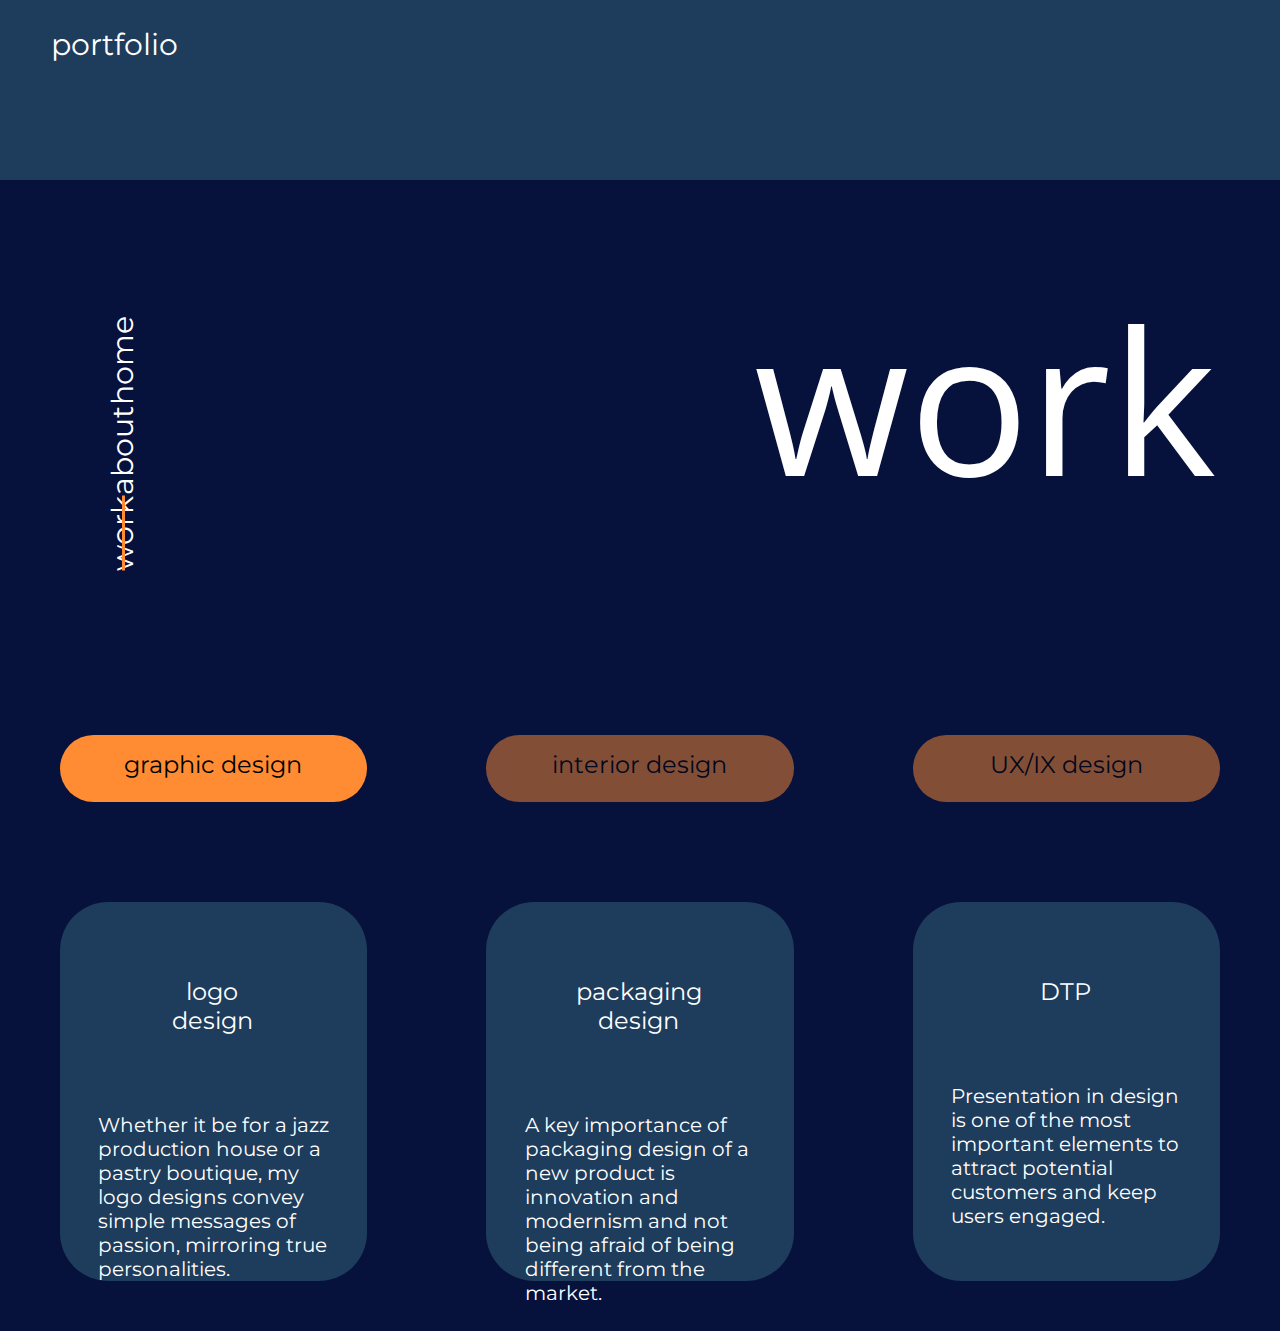
==== works/works.html @ 99e638b2 "3" ====
<!DOCTYPE html>
<html>

<head>
    <title>portfolio</title>
    <link rel="stylesheet" href="../style.css">
</head>

<body>
    <div class="background">
        <div>
            <p class="background__p">portfolio</p>
        </div>
    </div>

    <div class="build">
        <div class="nav ">
            <a href="" class="nav__links nav_active">work</a>
            <a href="../index.html" class="nav__links">about</a>
            <a href="" class="nav__links">home</a>
        </div>
        <main>
            <div class="works">
                <div class="works__heading">
                    <h1>work</h1>
                </div>
            </div>
            <div class="works__head">
                <div class="works__head1">graphic design</div>
                <div class="works__head2">interior design</div>
                <div class="works__head2">UX/IX design</div>
            </div>
            <div class="works__info">
                <div class="works__info1">
                    <h3 class="works__info-head">logo design</h3>
                    <p class="works__info-p">Whether it be for a jazz production house or a pastry boutique, my logo
                        designs convey simple messages of passion, mirroring true personalities.</p>
                </div>
                <div class="works__info1">
                    <h3 class="works__info-head">packaging design</h3>
                    <p class="works__info-p">A key importance of packaging design of a new product is innovation and
                        modernism and not being afraid of being different from the market.</p>
                </div>
                <div class="works__info1">
                    <h3 class="works__info-head">DTP</h3>
                    <p class="works__info-p">Presentation in design is one of the most important elements to attract
                        potential customers and keep users engaged.</p>
                </div>
            </div>
        </main>
</body>

</html>
---- style.css ----
@import url('https://fonts.googleapis.com/css2?family=Montserrat:wght@400;500&family=Open+Sans&display=swap');
* {
	padding: 0;
	margin: 0;
	border: 0;
}

*,
*:before,
*:after {
	-moz-box-sizing: border-box;
	-webkit-box-sizing: border-box;
	box-sizing: border-box;
}

:focus,
:active {
	outline: none;
}

a:focus,
a:active {
	outline: none;
}

nav,
footer,
header,
aside {
	display: block;
}

html,
body {
	height: 100%;
	width: 100%;
	font-size: 100%;
	line-height: 1;
	font-size: 14px;
	-ms-text-size-adjust: 100%;
	-moz-text-size-adjust: 100%;
	-webkit-text-size-adjust: 100%;
}

input,
button,
textarea {
	font-family: inherit;
}

input::-ms-clear {
	display: none;
}

button {
	cursor: pointer;
}

button::-moz-focus-inner {
	padding: 0;
	border: 0;
}

a,
a:visited {
	text-decoration: none;
}

a:hover {
	text-decoration: none;
}

ul li {
	list-style: none;
}

img {
	vertical-align: top;
}

h1,
h2,
h3,
h4,
h5,
h6 {
	font-size: inherit;
	font-weight: 400;
}
body{
    background-color: #06113C;
    display: flex;
    flex-direction: column;
    min-height: 100vh;
}
.home{
    margin-top: -400px;
}


.home__heading{
    font-size: 200px;
    font-weight: 400;
    font-family: 'Open Sans', sans-serif;
    margin-top: 273px;
    color: #ffffff;
    width:76%;
    text-align: right;
   


}
.home__text{
font-family: 'Montserrat', sans-serif;
font-size: 24px;
font-weight: 400;
text-align: right;
margin-top: 100px;
color: #ffffff;
max-width: 1116px;
height: 116px;



}
.home__head{
    width: 100%;
}
.background{
   
    background-color: #1E3C5B;
    padding-top: 30px;
    display: flex;
    justify-content: flex-start;
    padding-left: 4vw;
}
.background__p{
    font-family: 'Montserrat', sans-serif;
    font-size: 30px;
    font-weight: 400;
    text-align: left;
    color: #ffffff;
    width:100%;
    height: 150px;

}
.home__head{
    display: flex;
    justify-content: flex-end;
    flex-wrap: wrap;
    padding-right: 3vw;
}
.home__p{
    display: flex;
    justify-content: flex-end;
    flex-wrap: wrap;
    padding-right:4vw;
}
.nav{
    display: flex;
    justify-content: center;
    justify-content: space-around;
    transform: rotate(270deg);
    padding-left: 0px; 
    height: 40px;
    width:20%;
    margin-top: 19vw;
}
.nav__links{
    font-family: 'Montserrat', sans-serif;
    font-size: 30px;
    font-weight: 400;
    text-align: left;
    color: #ffffff;


}
.nav__links2{
    font-family: 'Montserrat', sans-serif;
    font-size: 30px;
    font-weight: 400;
    text-align: left;
    color: #ffffff;
    text-decoration:line-through;
    text-decoration-color: #FF8C32;


}
.build{
   padding-bottom: 50px;
}
main{
    flex: 1.0 auto;
}
.footer{
    width: 100%;
    display: flex;
    justify-content: space-between;
    background-color: #1E3C5B;
    padding: 10px 50px 10px 50px;
   
}
.footer__text{
   
font-family:'Montserrat', sans-serif;
font-size: 32px;
font-weight: 400;
line-height: 39px;
letter-spacing: 0em;
text-align: left;

color: #ffffff;


}
.footer__telephone{
    font-family:'Montserrat', sans-serif;
    font-size: 24px;
    font-weight: 400;
    text-align: left;
    
    color: #ffffff;
}    
.footer__email{
    font-family:'Montserrat', sans-serif;
font-size: 24px;
font-weight: 400;
line-height: 29px;
letter-spacing: 0em;
text-align: left;

color: #ffffff;

}


.nav__links :hover{
    text-decoration: line-through;
}
.works{
    width: 100%;
    justify-content: flex-end;
    display: flex;
    
}
.works__heading{
   
    font-family: 'Open Sans', sans-serif;
    font-size: 200px;
    font-weight: 400;
    line-height: 272px;
    letter-spacing: 0em;
    text-align: right;
    padding-right: 5%;
   position: relative;
    color: #ffffff;
    top: -200px;


}
.works__head{
    display: flex;
    justify-content: center;
    justify-content: space-around;
    width: 100%;
  
}
.works__head1{
    width: 24%;
    height:67px ;
    border-radius: 48px;
    background-color: #FF8C32;
   
    font-family: 'Montserrat', sans-serif;
    Font-size: 24px;
    font-weight: 400;
    line-height: 29px;
    letter-spacing: 0em;
    text-align: center;
    color: black;
    padding-top: 15px;
}
.works__head2{
    width: 24%;
    height: 67px;
    border-radius: 48px;
    background-color: #FF8C32;
    opacity: 50%;
    padding-top: 15px;
    font-family: 'Montserrat', sans-serif;
    Font-size: 24px;
    font-weight: 400;
    line-height: 29px;
    letter-spacing: 0em;
    text-align: center;
    color: black;


}
.works__info{
        display: flex;
        justify-content: center;
        justify-content: space-around;
        width: 100%;
        margin-top: 100px;
    
}
.works__info1{
    width: 24%;
    height: 379px;
    border-radius: 48px;
    background-color: #1E3C5B;
}
.works__info-head{
    font-family: 'Montserrat',sans-serif;
font-size: 24px;
font-weight: 400;
line-height: 29px;
letter-spacing: 0em;
text-align: center;
width: 70%;
padding-left: 7vw;
color: #ffffff;
margin-top: 75px;

}
.works__info-p{
    width: 80%;
    color: #ffffff;
    font-family: 'Montserrat', sans-serif;
    font-size: 20px;
    font-weight: 400;
    line-height: 24px;
    letter-spacing: 0em;
    text-align: left;
    margin-top: 78px;
    margin-left: 3vw;

}
.nav_active{
    text-decoration: line-through;
    text-decoration-color: #FF8C32!important;
}
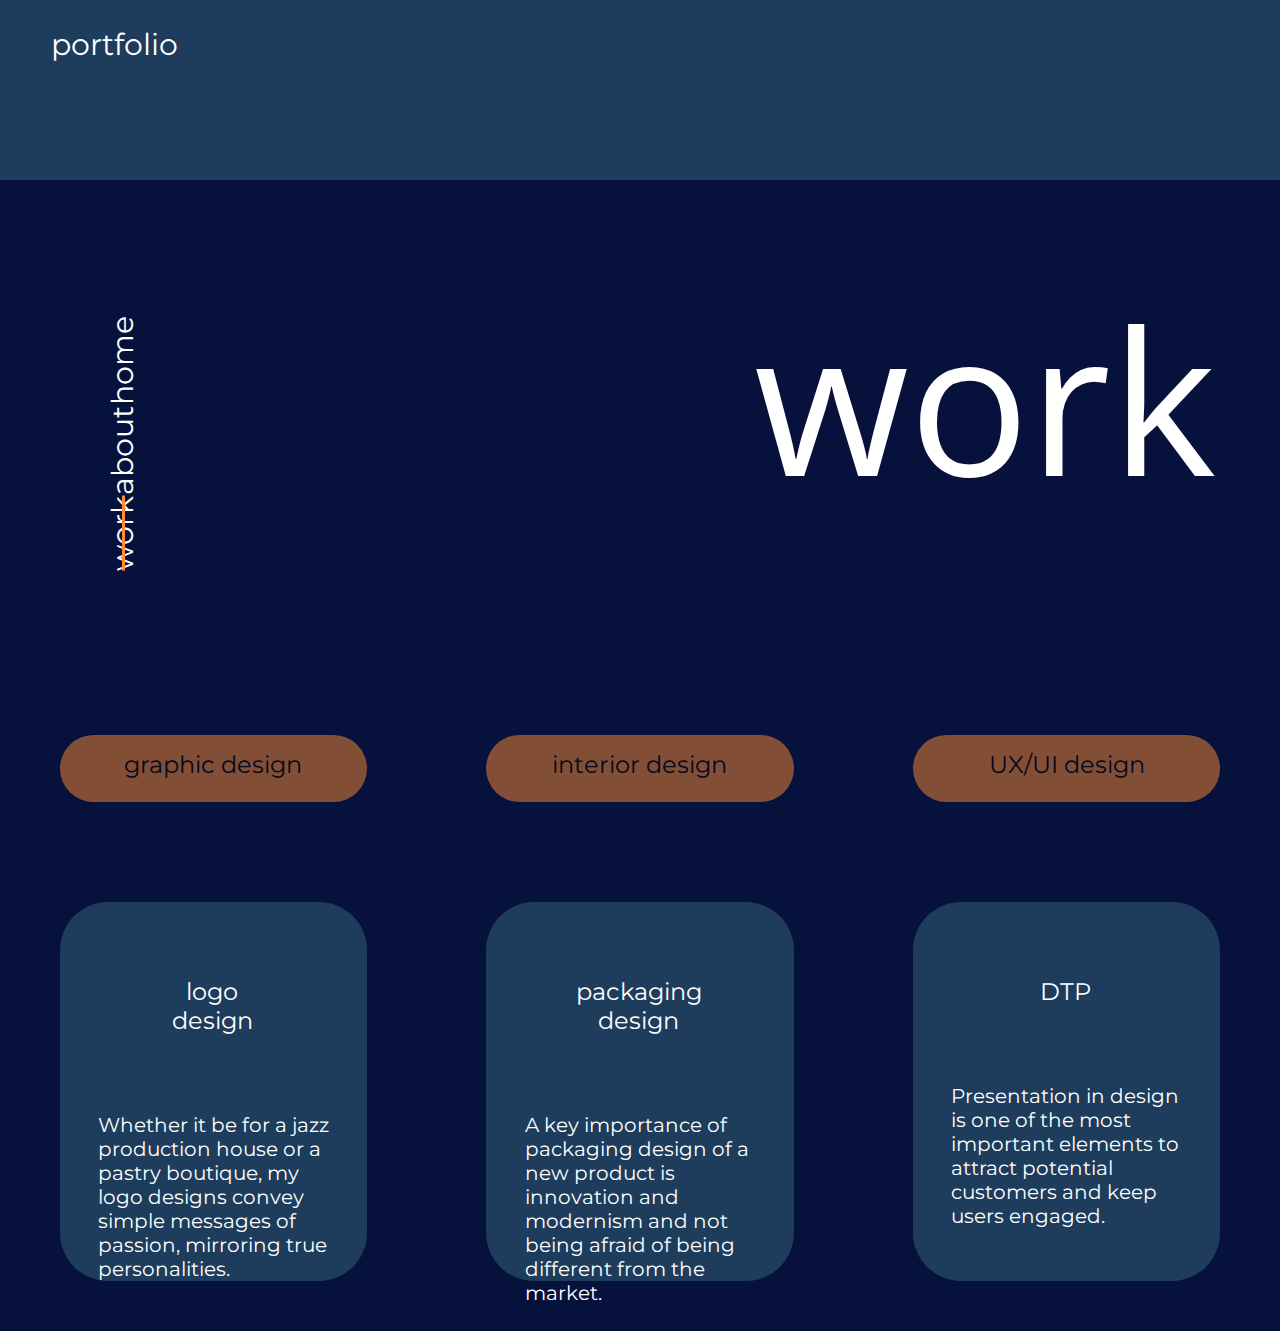
==== commit e04ea2ca: "6" ====
--- a/works/works.html
+++ b/works/works.html
@@ -26,28 +26,29 @@
                 </div>
             </div>
             <div class="works__head">
-                <div class="works__head1">graphic design</div>
-                <div class="works__head2">interior design</div>
-                <div class="works__head2">UX/IX design</div>
+                <div class="works__head1" id ="graphic-design">graphic design</div>
+                <div class="works__head2" id="interior-design">interior design</div>
+                <div class="works__head2" id="UX-UI-design">UX/UI design</div>
             </div>
-            <div class="works__info">
-                <div class="works__info1">
-                    <h3 class="works__info-head">logo design</h3>
-                    <p class="works__info-p">Whether it be for a jazz production house or a pastry boutique, my logo
+            <div class="works__info" >
+                <div class="works__info1" >
+                    <h3 class="works__info-head" id="block1-title">logo design</h3>
+                    <p class="works__info-p" id="block1-description">Whether it be for a jazz production house or a pastry boutique, my logo
                         designs convey simple messages of passion, mirroring true personalities.</p>
                 </div>
                 <div class="works__info1">
-                    <h3 class="works__info-head">packaging design</h3>
-                    <p class="works__info-p">A key importance of packaging design of a new product is innovation and
+                    <h3 class="works__info-head" id="block2-title">packaging design</h3>
+                    <p class="works__info-p" id ="block2-description">A key importance of packaging design of a new product is innovation and
                         modernism and not being afraid of being different from the market.</p>
                 </div>
-                <div class="works__info1">
-                    <h3 class="works__info-head">DTP</h3>
-                    <p class="works__info-p">Presentation in design is one of the most important elements to attract
+                <div class="works__info1" id="block3">
+                    <h3 class="works__info-head" id ="block3-title">DTP</h3>
+                    <p class="works__info-p" id="block3-description">Presentation in design is one of the most important elements to attract
                         potential customers and keep users engaged.</p>
                 </div>
             </div>
         </main>
+        <script src="../index.js"></script>
 </body>
 
 </html>--- a/style.css
+++ b/style.css
@@ -1,81 +1,83 @@
 @import url('https://fonts.googleapis.com/css2?family=Montserrat:wght@400;500&family=Open+Sans&display=swap');
+
 * {
-	padding: 0;
-	margin: 0;
-	border: 0;
-}
+    padding: 0;
+    margin: 0;
+    border: 0;
+}
+
 
 *,
 *:before,
 *:after {
-	-moz-box-sizing: border-box;
-	-webkit-box-sizing: border-box;
-	box-sizing: border-box;
+    -moz-box-sizing: border-box;
+    -webkit-box-sizing: border-box;
+    box-sizing: border-box;
 }
 
 :focus,
 :active {
-	outline: none;
+    outline: none;
 }
 
 a:focus,
 a:active {
-	outline: none;
+    outline: none;
 }
 
 nav,
 footer,
 header,
 aside {
-	display: block;
+    display: block;
 }
 
 html,
 body {
-	height: 100%;
-	width: 100%;
-	font-size: 100%;
-	line-height: 1;
-	font-size: 14px;
-	-ms-text-size-adjust: 100%;
-	-moz-text-size-adjust: 100%;
-	-webkit-text-size-adjust: 100%;
+    height: 100%;
+    width: 100%;
+    font-size: 100%;
+    line-height: 1;
+    font-size: 14px;
+    -ms-text-size-adjust: 100%;
+    -moz-text-size-adjust: 100%;
+    -webkit-text-size-adjust: 100%;
 }
 
 input,
 button,
 textarea {
-	font-family: inherit;
+    font-family: inherit;
 }
 
 input::-ms-clear {
-	display: none;
+    display: none;
 }
 
 button {
-	cursor: pointer;
+    cursor: pointer;
 }
 
 button::-moz-focus-inner {
-	padding: 0;
-	border: 0;
+    padding: 0;
+    border: 0;
 }
 
 a,
 a:visited {
-	text-decoration: none;
+    text-decoration: none;
 }
 
 a:hover {
-	text-decoration: none;
+    text-decoration: none;
 }
 
 ul li {
-	list-style: none;
+    list-style: none;
 }
 
 img {
-	vertical-align: top;
+    vertical-align: top;
 }
 
 h1,
@@ -84,89 +86,99 @@
 h4,
 h5,
 h6 {
-	font-size: inherit;
-	font-weight: 400;
-}
-body{
+    font-size: inherit;
+    font-weight: 400;
+}
+
+body {
     background-color: #06113C;
     display: flex;
     flex-direction: column;
     min-height: 100vh;
 }
-.home{
+
+.home {
     margin-top: -400px;
 }
 
 
-.home__heading{
+.home__heading {
     font-size: 200px;
     font-weight: 400;
     font-family: 'Open Sans', sans-serif;
     margin-top: 273px;
     color: #ffffff;
-    width:76%;
+    width: 76%;
     text-align: right;
-   
-
-
-}
-.home__text{
-font-family: 'Montserrat', sans-serif;
-font-size: 24px;
-font-weight: 400;
-text-align: right;
-margin-top: 100px;
-color: #ffffff;
-max-width: 1116px;
-height: 116px;
-
-
-
-}
-.home__head{
-    width: 100%;
-}
-.background{
-   
+
+
+
+}
+
+.home__text {
+    font-family: 'Montserrat', sans-serif;
+    font-size: 24px;
+    font-weight: 400;
+    text-align: right;
+    margin-top: 100px;
+    color: #ffffff;
+    max-width: 1116px;
+    height: 116px;
+
+
+
+}
+
+.home__head {
+    width: 100%;
+}
+
+.background {
+
     background-color: #1E3C5B;
     padding-top: 30px;
     display: flex;
     justify-content: flex-start;
     padding-left: 4vw;
 }
-.background__p{
+
+.background__p {
     font-family: 'Montserrat', sans-serif;
     font-size: 30px;
     font-weight: 400;
     text-align: left;
     color: #ffffff;
-    width:100%;
+    width: 100%;
     height: 150px;
 
 }
-.home__head{
+
+.home__head {
     display: flex;
     justify-content: flex-end;
     flex-wrap: wrap;
     padding-right: 3vw;
 }
-.home__p{
+
+.home__p {
     display: flex;
     justify-content: flex-end;
     flex-wrap: wrap;
-    padding-right:4vw;
-}
-.nav{
+    padding-right: 4vw;
+}
+
+.nav {
     display: flex;
     justify-content: center;
     justify-content: space-around;
     transform: rotate(270deg);
-    padding-left: 0px; 
+    padding-left: 0px;
     height: 40px;
-    width:20%;
+    width: 20%;
     margin-top: 19vw;
 }
-.nav__links{
+
+.nav__links {
     font-family: 'Montserrat', sans-serif;
     font-size: 30px;
     font-weight: 400;
@@ -175,76 +187,85 @@
 
 
 }
-.nav__links2{
+
+.nav__links2 {
     font-family: 'Montserrat', sans-serif;
     font-size: 30px;
     font-weight: 400;
     text-align: left;
     color: #ffffff;
-    text-decoration:line-through;
+    text-decoration: line-through;
     text-decoration-color: #FF8C32;
 
 
 }
-.build{
-   padding-bottom: 50px;
-}
-main{
+
+.build {
+    padding-bottom: 50px;
+}
+
+main {
     flex: 1.0 auto;
 }
-.footer{
+
+.footer {
     width: 100%;
     display: flex;
     justify-content: space-between;
     background-color: #1E3C5B;
     padding: 10px 50px 10px 50px;
-   
-}
-.footer__text{
-   
-font-family:'Montserrat', sans-serif;
-font-size: 32px;
-font-weight: 400;
-line-height: 39px;
-letter-spacing: 0em;
-text-align: left;
-
-color: #ffffff;
-
-
-}
-.footer__telephone{
-    font-family:'Montserrat', sans-serif;
+
+}
+
+.footer__text {
+
+    font-family: 'Montserrat', sans-serif;
+    font-size: 32px;
+    font-weight: 400;
+    line-height: 39px;
+    letter-spacing: 0em;
+    text-align: left;
+
+    color: #ffffff;
+
+
+}
+
+.footer__telephone {
+    font-family: 'Montserrat', sans-serif;
     font-size: 24px;
     font-weight: 400;
     text-align: left;
-    
-    color: #ffffff;
-}    
-.footer__email{
-    font-family:'Montserrat', sans-serif;
-font-size: 24px;
-font-weight: 400;
-line-height: 29px;
-letter-spacing: 0em;
-text-align: left;
-
-color: #ffffff;
-
-}
-
-
-.nav__links :hover{
+
+    color: #ffffff;
+}
+
+.footer__email {
+    font-family: 'Montserrat', sans-serif;
+    font-size: 24px;
+    font-weight: 400;
+    line-height: 29px;
+    letter-spacing: 0em;
+    text-align: left;
+
+    color: #ffffff;
+
+}
+
+
+.nav__links :hover {
     text-decoration: line-through;
 }
-.works{
+
+.works {
     width: 100%;
     justify-content: flex-end;
     display: flex;
-    
-}
-.works__heading{
-   
+
+}
+
+.works__heading {
+
     font-family: 'Open Sans', sans-serif;
     font-size: 200px;
     font-weight: 400;
@@ -252,25 +273,27 @@
     letter-spacing: 0em;
     text-align: right;
     padding-right: 5%;
-   position: relative;
+    position: relative;
     color: #ffffff;
     top: -200px;
 
 
 }
-.works__head{
+
+.works__head {
     display: flex;
     justify-content: center;
     justify-content: space-around;
     width: 100%;
-  
-}
-.works__head1{
+
+}
+
+.works__head1 {
     width: 24%;
-    height:67px ;
+    height: 67px;
     border-radius: 48px;
     background-color: #FF8C32;
-   
+    opacity: 50%;
     font-family: 'Montserrat', sans-serif;
     Font-size: 24px;
     font-weight: 400;
@@ -280,7 +303,8 @@
     color: black;
     padding-top: 15px;
 }
-.works__head2{
+
+.works__head2 {
     width: 24%;
     height: 67px;
     border-radius: 48px;
@@ -297,34 +321,38 @@
 
 
 }
-.works__info{
-        display: flex;
-        justify-content: center;
-        justify-content: space-around;
-        width: 100%;
-        margin-top: 100px;
-    
-}
-.works__info1{
+
+.works__info {
+    display: flex;
+    justify-content: center;
+    justify-content: space-around;
+    width: 100%;
+    margin-top: 100px;
+
+}
+
+.works__info1 {
     width: 24%;
     height: 379px;
     border-radius: 48px;
     background-color: #1E3C5B;
 }
-.works__info-head{
-    font-family: 'Montserrat',sans-serif;
-font-size: 24px;
-font-weight: 400;
-line-height: 29px;
-letter-spacing: 0em;
-text-align: center;
-width: 70%;
-padding-left: 7vw;
-color: #ffffff;
-margin-top: 75px;
-
-}
-.works__info-p{
+
+.works__info-head {
+    font-family: 'Montserrat', sans-serif;
+    font-size: 24px;
+    font-weight: 400;
+    line-height: 29px;
+    letter-spacing: 0em;
+    text-align: center;
+    width: 70%;
+    padding-left: 7vw;
+    color: #ffffff;
+    margin-top: 75px;
+
+}
+
+.works__info-p {
     width: 80%;
     color: #ffffff;
     font-family: 'Montserrat', sans-serif;
@@ -337,8 +365,20 @@
     margin-left: 3vw;
 
 }
-.nav_active{
+
+.nav_active {
     text-decoration: line-through;
-    text-decoration-color: #FF8C32!important;
-}
-
+    text-decoration-color: #FF8C32 !important;
+}
+.select-cat{
+    opacity:100%;
+}
+#graphic-design:hover{
+    cursor: pointer;
+}
+#UX-UI-design:hover{
+    cursor:pointer;
+}
+#interior-design:hover{
+    cursor: pointer;
+}
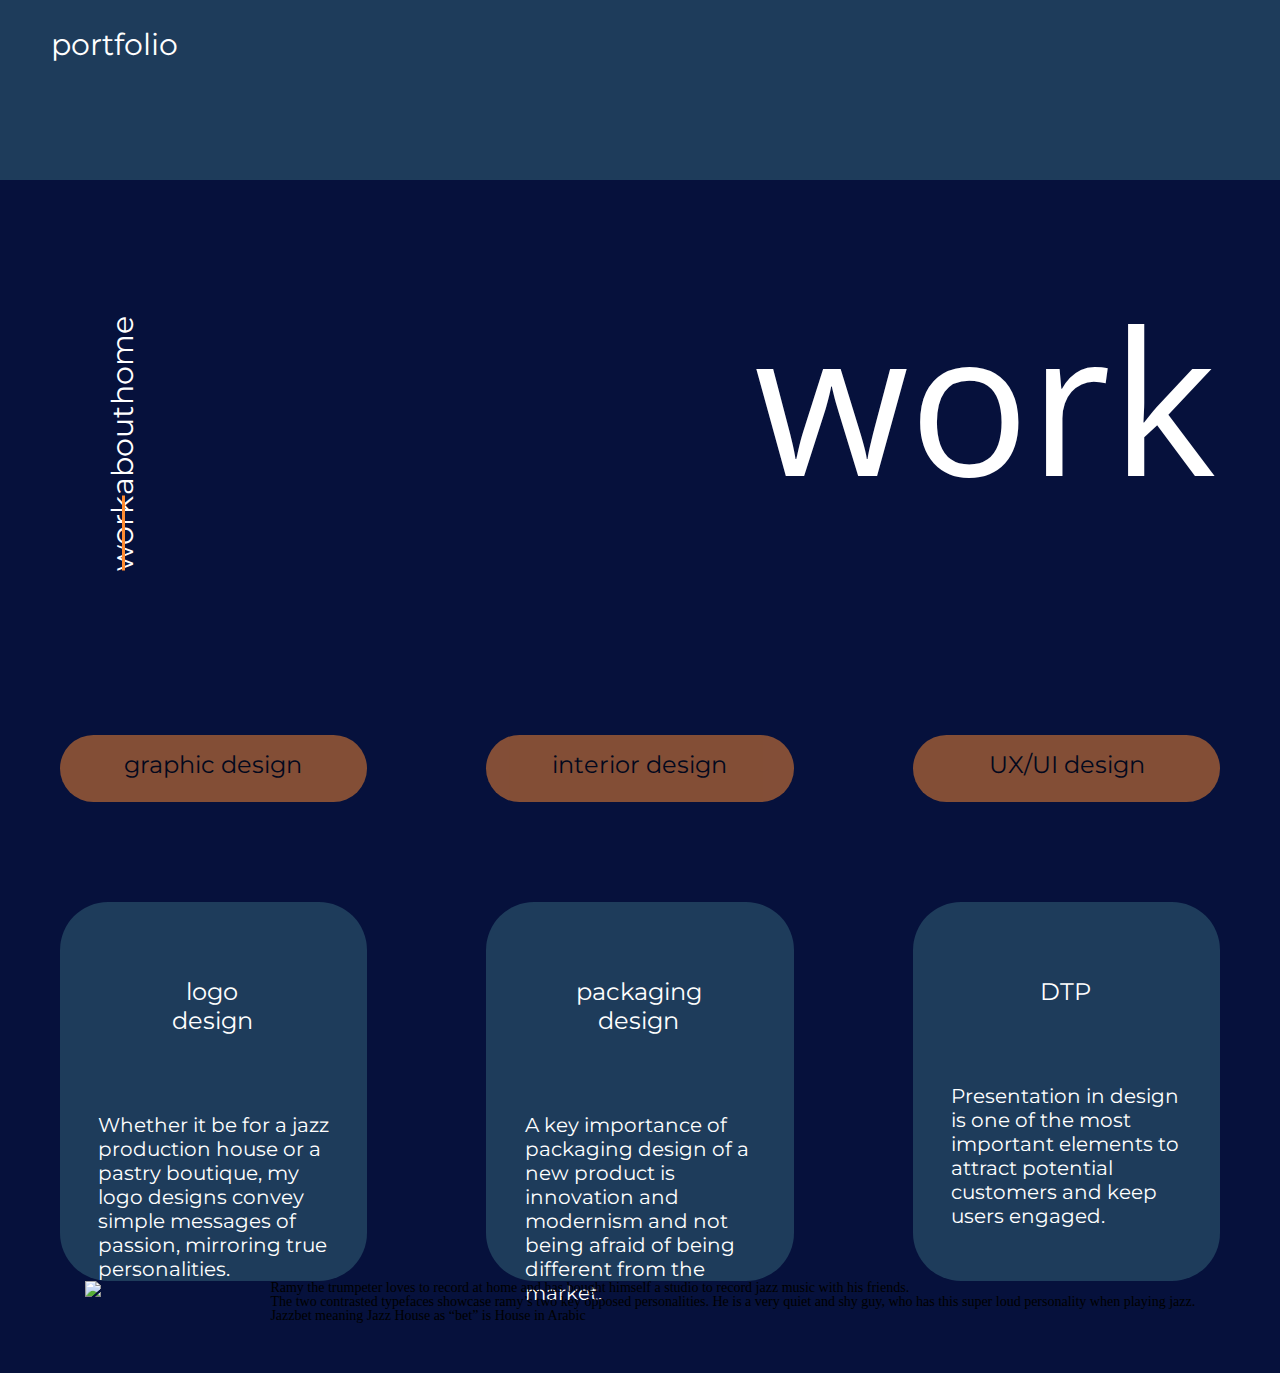
==== commit f7cc8133: "6" ====
--- a/works/works.html
+++ b/works/works.html
@@ -30,13 +30,13 @@
                 <div class="works__head2" id="interior-design">interior design</div>
                 <div class="works__head2" id="UX-UI-design">UX/UI design</div>
             </div>
-            <div class="works__info" >
-                <div class="works__info1" >
+            <div class="works__info"  >
+                <div class="works__info1"id="block1" >
                     <h3 class="works__info-head" id="block1-title">logo design</h3>
                     <p class="works__info-p" id="block1-description">Whether it be for a jazz production house or a pastry boutique, my logo
                         designs convey simple messages of passion, mirroring true personalities.</p>
                 </div>
-                <div class="works__info1">
+                <div class="works__info1" id="block2">
                     <h3 class="works__info-head" id="block2-title">packaging design</h3>
                     <p class="works__info-p" id ="block2-description">A key importance of packaging design of a new product is innovation and
                         modernism and not being afraid of being different from the market.</p>
@@ -46,6 +46,18 @@
                     <p class="works__info-p" id="block3-description">Presentation in design is one of the most important elements to attract
                         potential customers and keep users engaged.</p>
                 </div>
+
+            </div>
+            <div class="logo-design">
+                <div class="logo__photo">
+                        <img src="../images/image-logo.svg" class="src">
+                </div>
+                <div class="logo__text">
+                    <p>Ramy the trumpeter loves to record at home and has bought himself a studio to record jazz music with his friends.</p>
+                    <p>The two contrasted typefaces showcase ramy’s two key opposed personalities. He is a very quiet and shy guy, who has this super loud personality when playing jazz. </p>
+                    <p>Jazzbet meaning Jazz House as “bet”         is House in Arabic</p>
+                </div>
+
             </div>
         </main>
         <script src="../index.js"></script>
--- a/style.css
+++ b/style.css
@@ -382,3 +382,11 @@
 #interior-design:hover{
     cursor: pointer;
 }
+#block1:hover,#block2:hover,#block3:hover{
+    background-color: #824E37;
+}
+.logo-design{
+    display: flex;
+    justify-content: center;
+    justify-content: space-around;
+}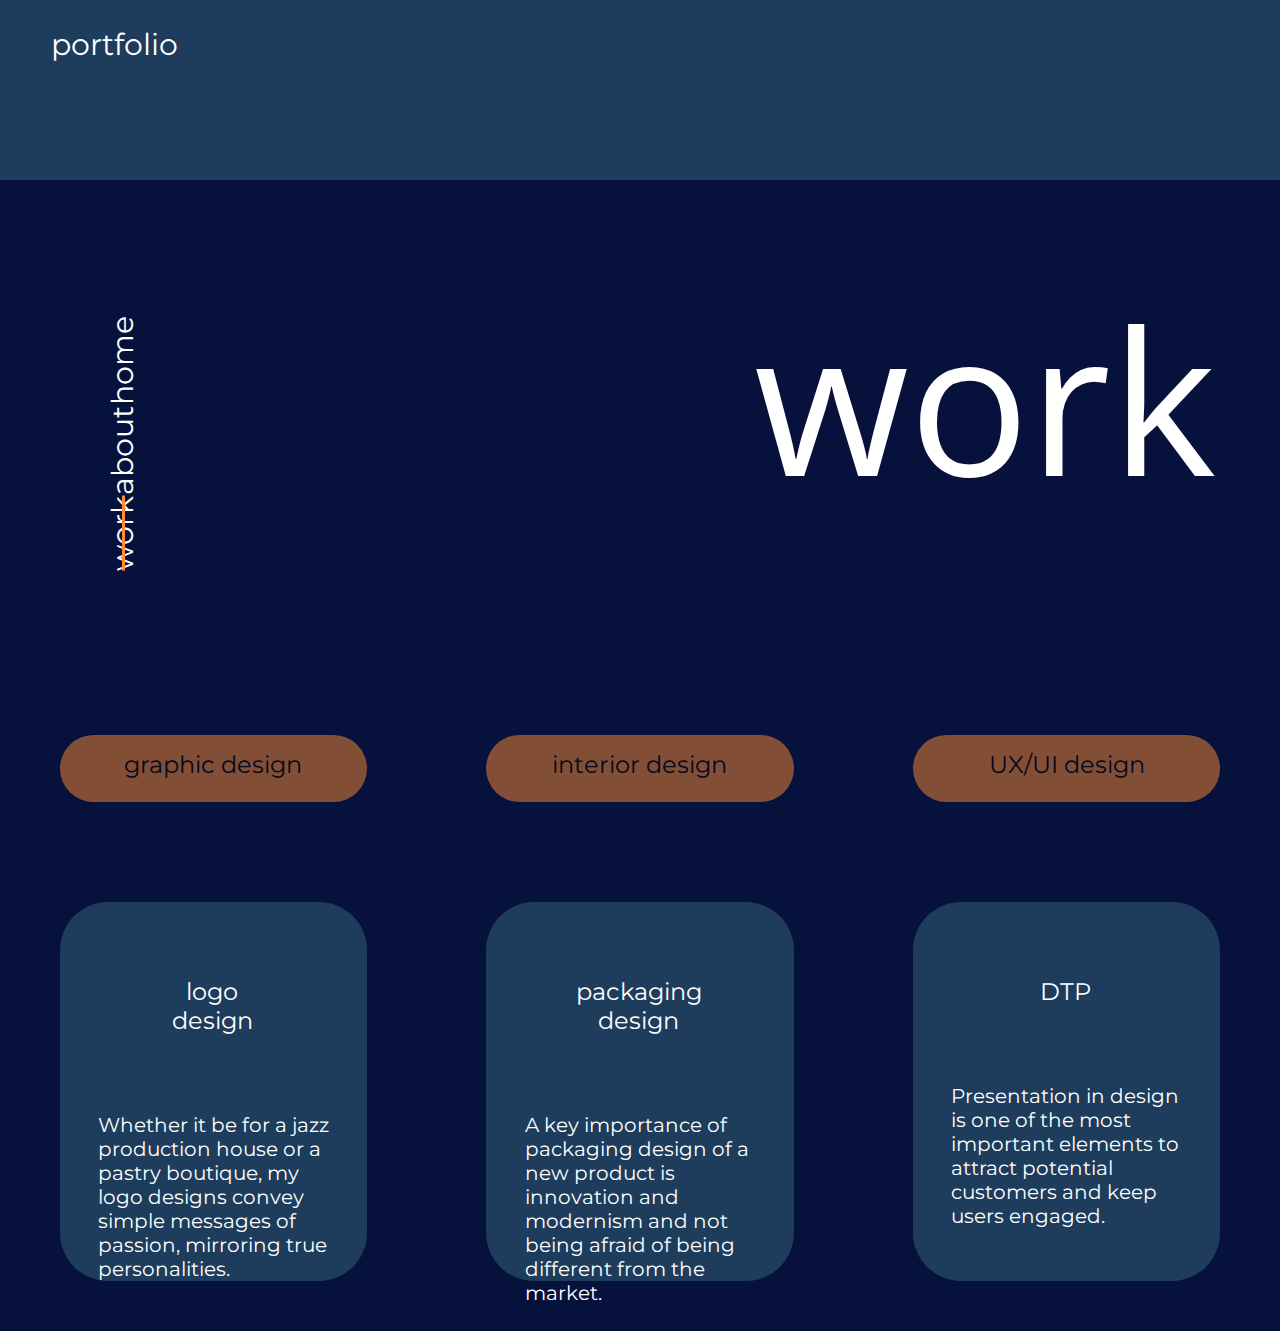
==== commit 33e73f2d: "7" ====
--- a/works/works.html
+++ b/works/works.html
@@ -48,7 +48,9 @@
                 </div>
 
             </div>
+           <div class="logo-design__wrapper">
             <div class="logo-design">
+
                 <div class="logo__photo">
                         <img src="../images/image-logo.svg" class="src">
                 </div>
@@ -59,6 +61,7 @@
                 </div>
 
             </div>
+        </div>
         </main>
         <script src="../index.js"></script>
 </body>
--- a/style.css
+++ b/style.css
@@ -387,6 +387,26 @@
 }
 .logo-design{
     display: flex;
+    flex-direction: column;
+    align-items: center;
+    background-color: #1E3C5B;
+    border-radius: 48px;
+    padding: 90px 150px 50px 150px;
+    width: 80%;
+
+}
+.logo-design__wrapper{
+    display:none;
     justify-content: center;
-    justify-content: space-around;
+    margin-top: 100px;
+} 
+.logo__text{
+    color: #ffffff;
+    font-family: 'Montserrat', sans-serif;
+    font-weight: 400;
+    font-size: 24px;
+    text-align: left;
+}
+.logo__text p{
+    margin-top: 50px;
 }